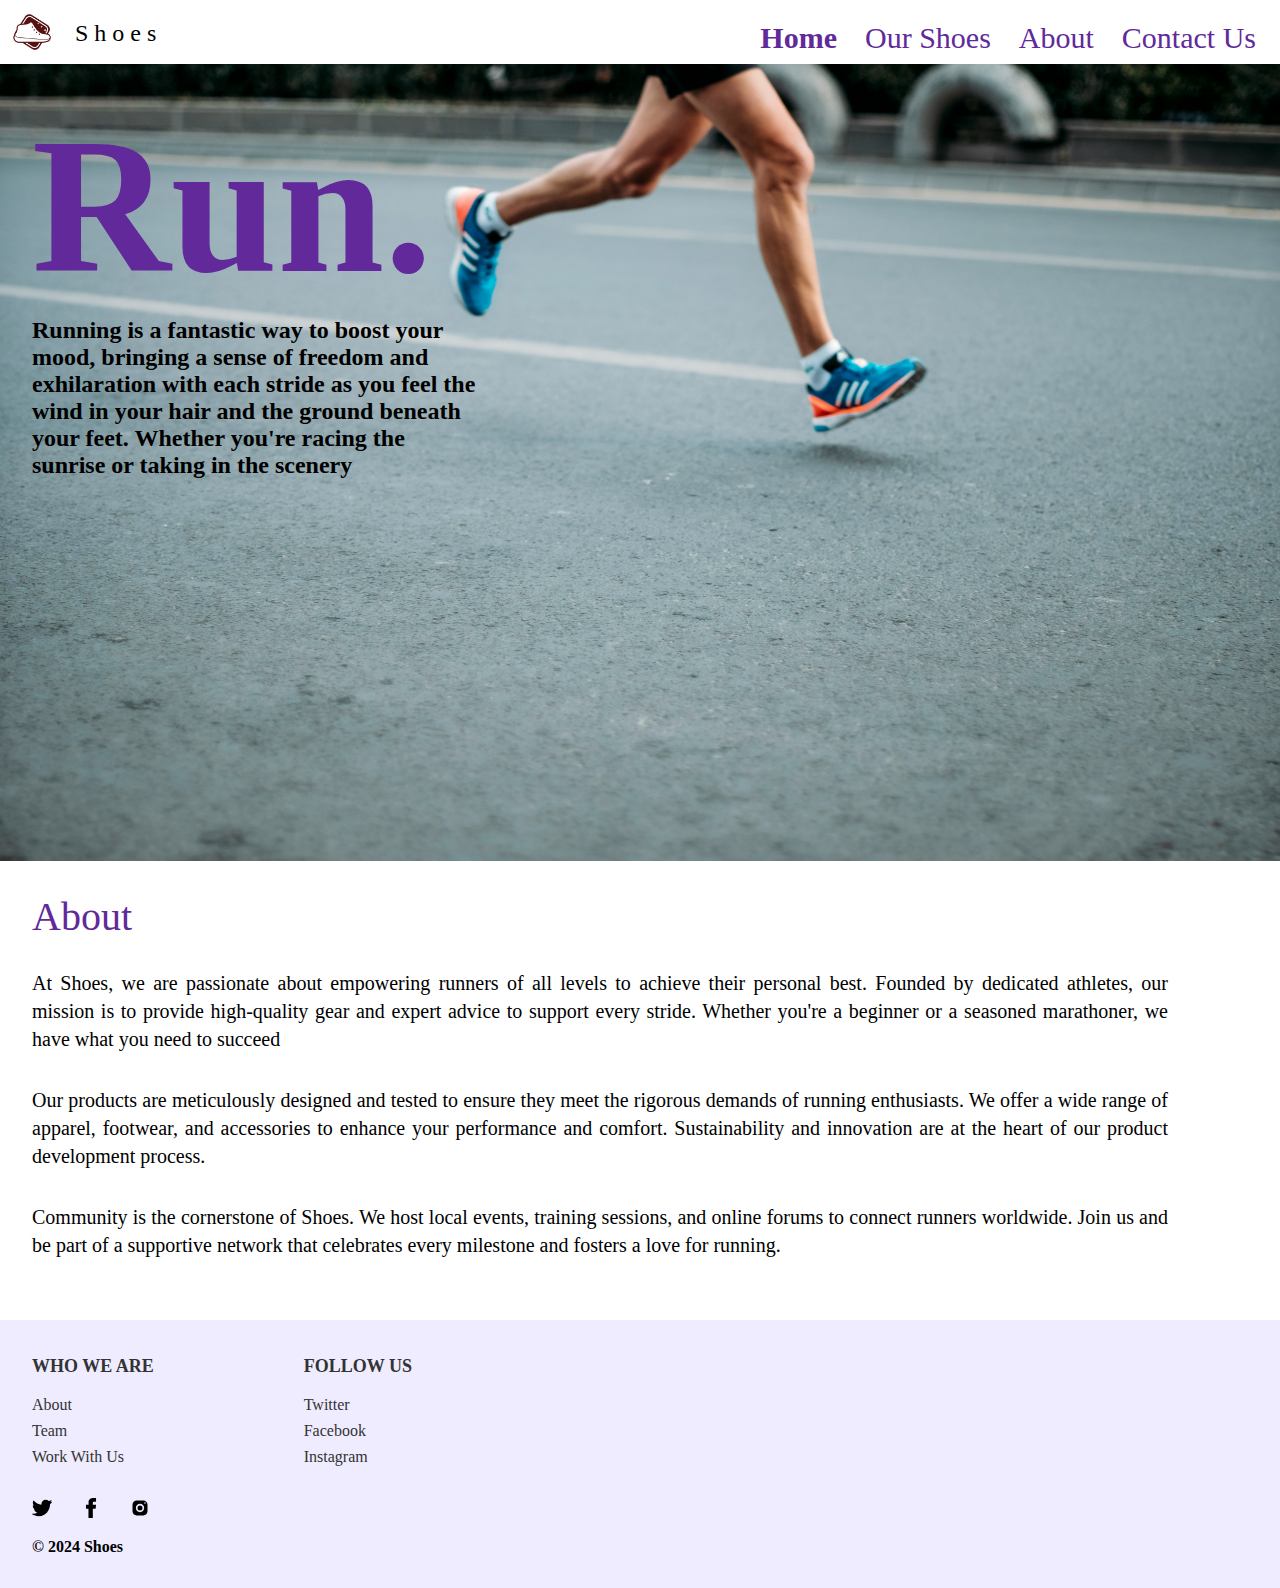
==== index.html @ bd1260ff "Feat: Added About section + styling" ====
<!DOCTYPE html>
<html lang="en">

<head>
  <meta charset="UTF-8">
  <meta name="viewport" content="width=device-width, initial-scale=1">
  <title></title>
  <link href="css/style.css" rel="stylesheet">
</head>
<div id="wrapper">

</div>

<body>
  <header>
    <div class="nav-flex-container">
      <!-- Logo -->
      <a id="logo">
        <span>Shoes</span>
      </a>
      <nav>
        <a href="#"><b>Home</b></a>
        <a href="#">Our Shoes</a>
        <a href="#">About</a>
        <a href="#">Contact Us</a>
      </nav>
    </div>
  </header>

  <main>
    <div id="image-container">
      <div class="overlay-text">
        <h1>Run.</h1>
        <p>
          Running is a fantastic way to boost your mood,
          bringing a sense of freedom and exhilaration with each stride
          as you feel the wind in your hair and the ground beneath your feet.
          Whether you're racing the sunrise or taking in the scenery
        </p>
      </div>
      <img src="images/running.jpg" alt="Running man">
    </div>

    <section id="about-section">
      <h2>About</h2>

      <p id="first-paragraph">
        At Shoes, we are passionate
        about empowering runners of all
        levels to achieve their personal best.
        Founded by dedicated athletes,
        our mission is to provide high-quality gear and
        expert advice to support every stride.
        Whether you're a beginner or a seasoned marathoner,
        we have what you need to succeed
      </p>

      <p>
        Our products are meticulously designed and 
        tested to ensure they meet the rigorous demands of 
        running enthusiasts. We offer a wide range of apparel, 
        footwear, and accessories to enhance your performance and comfort. 
        Sustainability and innovation are at the heart of our product development process. 
      </p>

      <p>
        Community is the cornerstone of Shoes. 
        We host local events, training sessions,
        and online forums to connect runners worldwide. 
        Join us and be part of a supportive network that celebrates 
        every milestone and fosters a love for running.
      </p>

    </section>

  </main>


  <footer>
    <div id="footer-flex-container">
      <section id="footer-column1">
        <h5>WHO WE ARE</h5>
        <ul>
          <li><a href="#">About</a></li>
          <li><a href="#">Team</a></li>
          <li><a href="#">Work With Us</a></li>
        </ul>
      </section>
      <section id="footer-column2">
        <h5>FOLLOW US</h5>
        <ul>
          <li><a href="#">Twitter</a></li>
          <li><a href="#">Facebook</a></li>
          <li><a href="#">Instagram</a></li>
        </ul>
      </section>
    </div>
    <div id="icons">
      <img src="images/twitter.svg" id="twitter" alt="twitter logo">
      <img src="images/facebook.svg" id="twitter" alt="facebook logo">
      <img src="images/instagram.svg" id="twitter" alt="instagram logo">
    </div>
    <h6>© 2024 Shoes</h6>
  </footer>

</body>

</html>
---- css/style.css ----
*{
  margin: 0;
  padding: 0;
}
header, nav, main, aside, section, article, footer, div{
  display: block;
}

nav{
  margin-top: 26px;
}

nav a{
  margin-right:24px;
  font-family: Nunito;
  font-weight: 400;
  font-style: normal;
  font-size:30px;
  line-height: 24px;
  margin-right: 24px;
  color: #612999;
}
nav a:hover{
  color: blueviolet;
}
.nav-flex-container{
  display:flex;
  justify-content:space-between;
}

#logo{
  background-image: url("../images/logo.jpg");
  background-repeat: no-repeat;
  background-size:contain;
  display:block;
  height: 64px;
  width:64px;
}

a{
  text-decoration:none;
}

#logo span{
  font-family: Nunito;
  font-size: 24px;
  padding-left:75px;
  letter-spacing:6px;
  line-height:normal;
  display: grid;
  padding-top: 20px;
}

footer{
  background-color: #EFECFF;
  padding-top: 32px;
  padding-bottom: 32px;
  
}

footer h6{
  padding-left: 32px;
  font-family: Nunito;
  font-size: 16px;
  font-style: normal;
  font-weight: 600;
  line-height: normal;
}

#image-container {
  display: inline-block;
  position: relative;
  width: 100%;
  }

#image-container img{
  display: block;
  width: 100%;
  height: 797px;
  
}

.overlay-text {
  position: absolute;
  top: 32px;
  left: 32px;
  color: white;

  color: #612999;
  font-family: Nunito;
  font-size: 96px;
  font-style: normal;
  font-weight: 800;
  line-height: normal;
}

.overlay-text p{
  color: #000;
  width: 448px;
  font-family: Nunito;
  font-size: 24px;
  font-style: normal;
  font-weight: 600;
  line-height: normal;
}

#about-section h2{
  padding-top: 32px;
  padding-left: 32px;
  color: #612999;
  font-family: Rubik;
  font-size: 40px;
  font-style: normal;
  font-weight: 500;
  line-height: 40px; /* 100% */
}

#about-section #first-paragraph{
  margin-top: 32px;
  
}

#about-section p{
  margin-left: 32px;
  margin-bottom: 32px;
  width: 1136px;
  height: 85px;
  color: #000;
  text-align: justify;
  font-family: Rubik;
  font-size: 20px;
  font-style: normal;
  font-weight: 400;
  line-height: 140.625%; /* 28.125px */
}

#footer-flex-container{
  display: flex;
  padding-left: 32px;
}

 #icons{
  margin-top: 24px;
  margin-bottom: 16px;
}

#footer-flex-container ul{
  list-style-type: none;
  margin-top: 16px;
}
#footer-flex-container #footer-column2{
  margin-left: 150px;
}

#footer-flex-container ul li{
  margin-bottom: 8px;
  font-family: Nunito;
  font-size: 16px;
  font-style: normal;
  font-weight: 400;
  line-height: normal;
}


#footer-flex-container ul li a{
  color: #333;
}


#footer-flex-container h5 {
  color: #333;
  font-family: Nunito;
  font-size: 18px;
  font-style: normal;
  font-weight: 700;
  line-height: 28px;
}

#icons{
  padding-left: 32px;
}

#icons img{
  width: 20px;
  height:20px;
  margin-right: 25px;
}
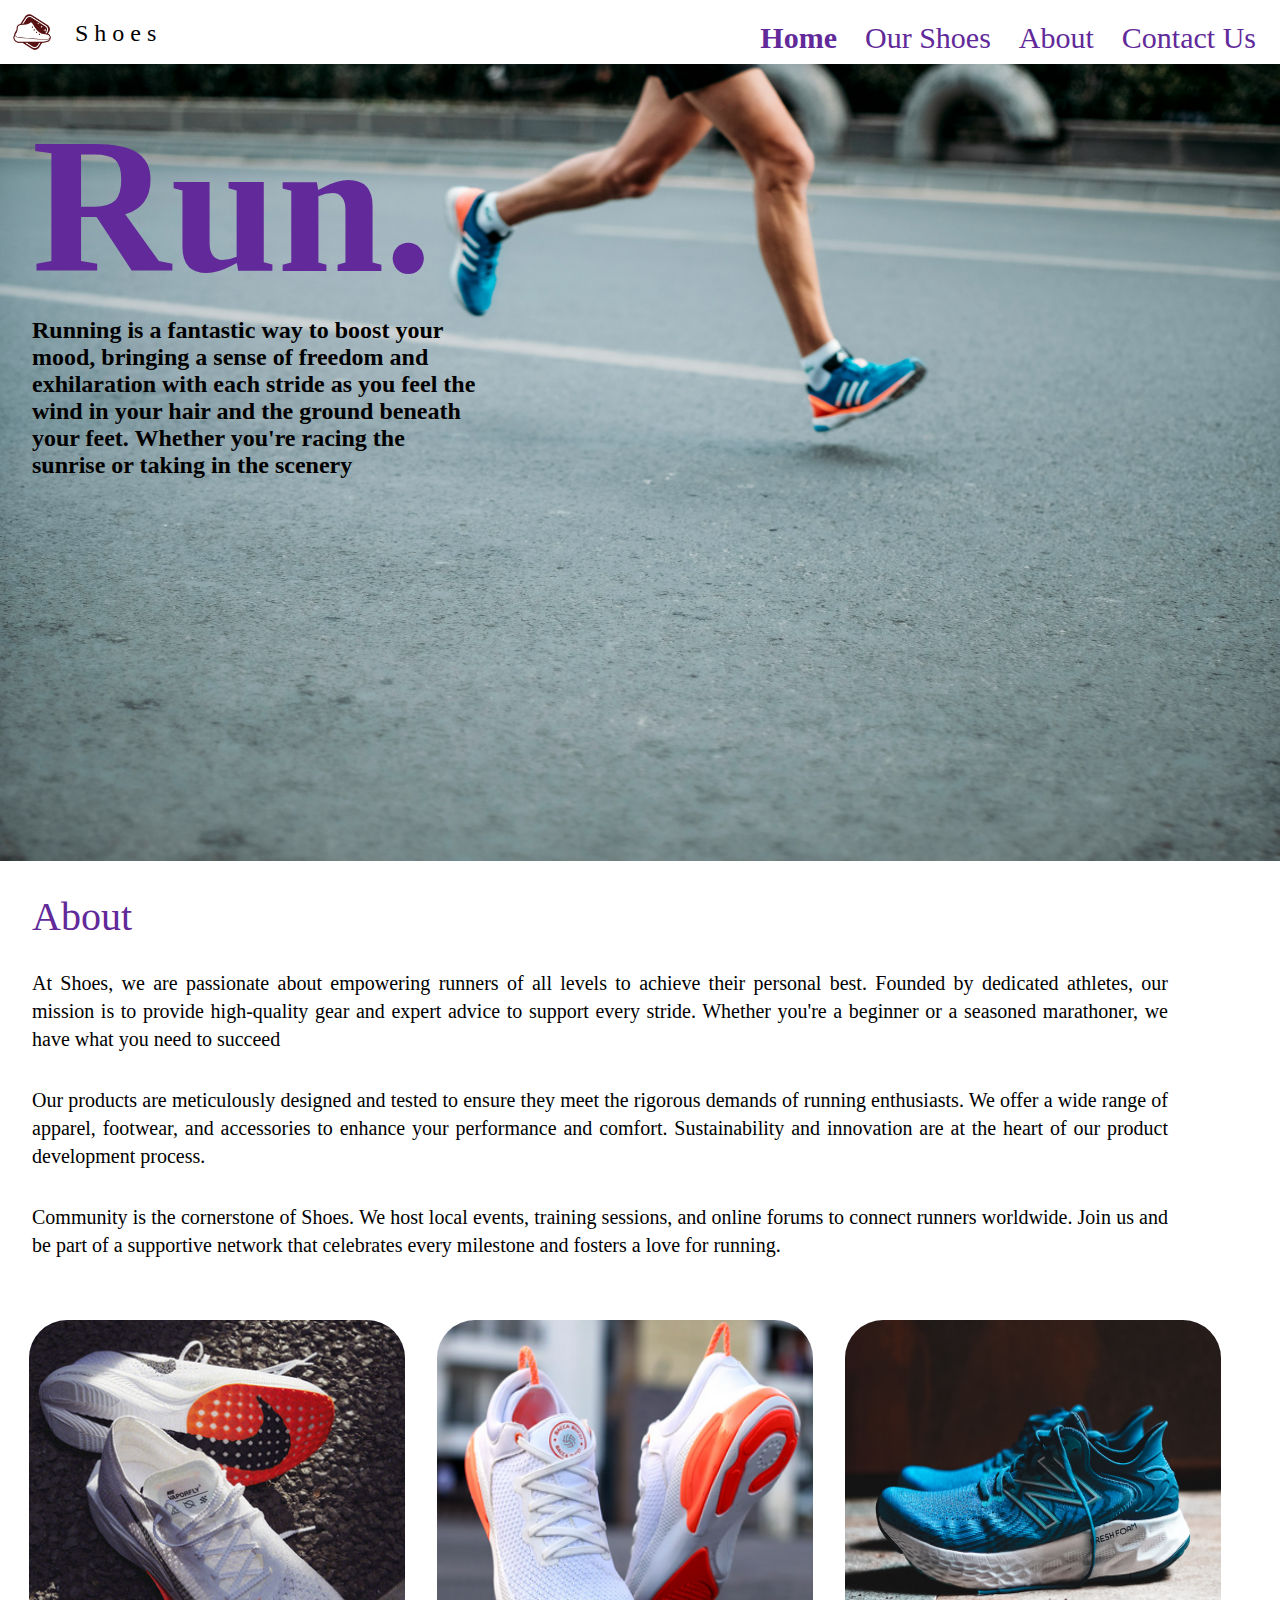
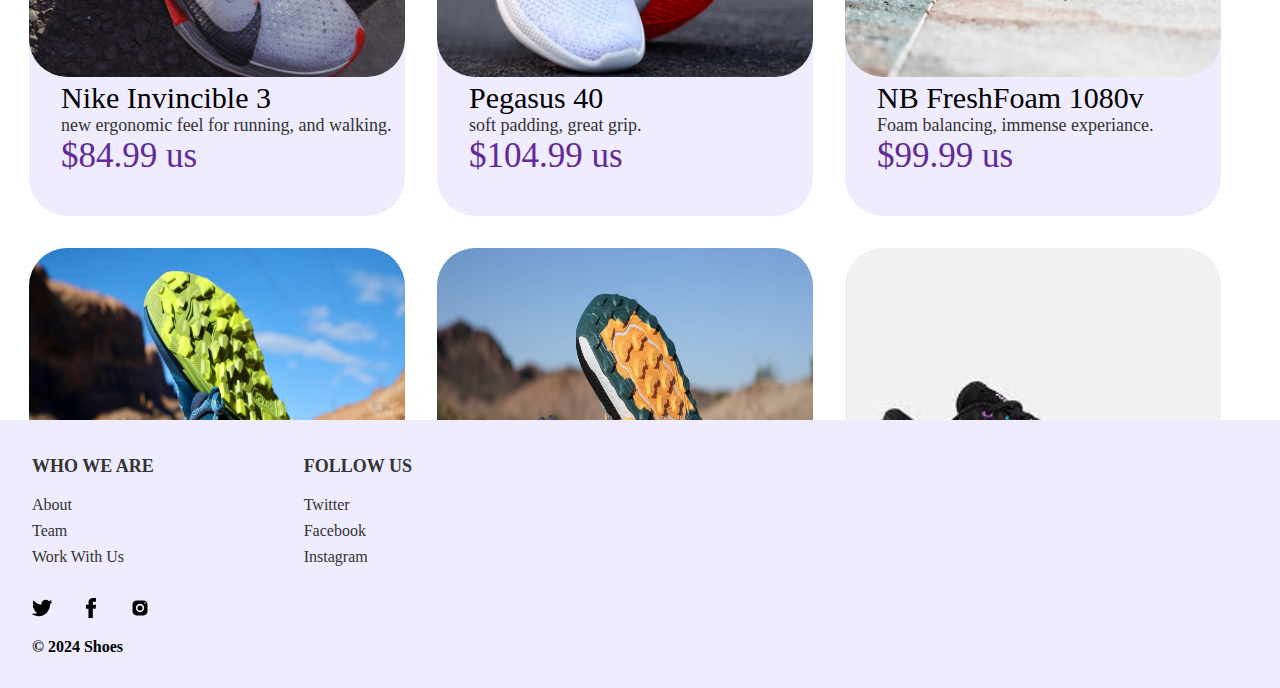
==== commit 96e4b113: "Feat + images: Added partial card implementation, added photos for cards" ====
--- a/index.html
+++ b/index.html
@@ -7,9 +7,6 @@
   <title></title>
   <link href="css/style.css" rel="stylesheet">
 </head>
-<div id="wrapper">
-
-</div>
 
 <body>
   <header>
@@ -56,22 +53,69 @@
       </p>
 
       <p>
-        Our products are meticulously designed and 
-        tested to ensure they meet the rigorous demands of 
-        running enthusiasts. We offer a wide range of apparel, 
-        footwear, and accessories to enhance your performance and comfort. 
-        Sustainability and innovation are at the heart of our product development process. 
+        Our products are meticulously designed and
+        tested to ensure they meet the rigorous demands of
+        running enthusiasts. We offer a wide range of apparel,
+        footwear, and accessories to enhance your performance and comfort.
+        Sustainability and innovation are at the heart of our product development process.
       </p>
 
       <p>
-        Community is the cornerstone of Shoes. 
+        Community is the cornerstone of Shoes.
         We host local events, training sessions,
-        and online forums to connect runners worldwide. 
-        Join us and be part of a supportive network that celebrates 
+        and online forums to connect runners worldwide.
+        Join us and be part of a supportive network that celebrates
         every milestone and fosters a love for running.
       </p>
+    </section>
 
+    <section id="card-section">
+      <div class="cards-container">
+        <div class="card">
+          <img src="images/shoes-1.png" alt="Nike Shoe">
+          <h2>Nike Invincible 3</h2>
+          <p>new ergonomic feel for running, and walking.</p>
+          <h3>$84.99 us</h3>
+        </div>
+
+        <div class="card">
+            <img src="images/shoes-2.png" alt="">
+            <h2>Pegasus 40</h2>
+            <p>soft padding, great grip.</p>
+            <h3>$104.99 us</h3>
+        </div>
+
+        <div class="card">
+            <img src="images/shoes-3.jpg" alt="">
+            <h2>NB FreshFoam 1080v</h2>
+            <p>Foam balancing, immense experiance.</p>
+            <h3>$99.99 us</h3>
+        </div>
+      
+        <div class="card">
+            <img src="images/shoes-4.jpg" alt="">
+            <h2>Hoka Stinson 7</h2>
+            <p>the outdoor shoe for the wild.</p>
+            <h3>$99.99 us</h3>
+        </div>
+
+        <div class="card">
+            <img src="images/shoes-5.jpeg" alt="">
+            <h2>NB FreshFoam 1020v</h2>
+            <p>out and about, with a cloudy feel.</p>
+            <h3>$84.99 us</h3>
+        </div>
+
+        <div class="card">
+            <img src="images/shoes-6.jpeg" alt="">
+            <h2>NB Tennis 2080v</h2>
+            <p>slice the ball with ease.</p>
+            <h3>$89.99 us</h3>
+        </div>
+
+      </div>
     </section>
+
 
   </main>
 
--- a/css/style.css
+++ b/css/style.css
@@ -36,6 +36,65 @@
   height: 64px;
   width:64px;
 }
+.cards-container{
+  display: flex;
+  flex-wrap: wrap;
+  align-content: flex-start;
+  gap:32px;
+  padding-left: 29px;
+}
+
+.cards-container > .card{
+  display: inline-block;
+  width: 376px;
+  height: 496px;
+  background-color: #EFECFF;
+  border-radius: 38px;
+}
+
+.cards-container > .card img{
+  height: 357px;
+  width: 100%;
+  border-radius:38px;
+}
+
+.cards-container > .card h2{
+  color: #000;
+  padding-left: 32px;
+  text-align: justify;
+  font-family: Abel;
+  font-size: 30px;
+  font-style: normal;
+  font-weight: 400;
+  line-height: normal;
+}
+.cards-container > .card h3{
+  color: #612999;
+  text-align: justify;
+  font-family: Abel;
+  font-size: 35px;
+  font-style: normal;
+  font-weight: 400;
+  line-height: normal;
+  margin-left: 32px;
+  margin-bottom: 36px;
+}
+
+.cards-container > .card p{
+  color: #333;
+  padding-left: 32px;
+  font-family: Abel;
+  font-size: 18px;
+  font-style: normal;
+  font-weight: 400;
+  line-height: normal;
+}
+
+#card-section{
+  overflow: scroll;
+  height: 700px;
+}
+
 
 a{
   text-decoration:none;
@@ -55,7 +114,7 @@
   background-color: #EFECFF;
   padding-top: 32px;
   padding-bottom: 32px;
-  
+  overflow: hidden;  
 }
 
 footer h6{
@@ -71,7 +130,7 @@
   display: inline-block;
   position: relative;
   width: 100%;
-  }
+  overflow: hidden;}
 
 #image-container img{
   display: block;
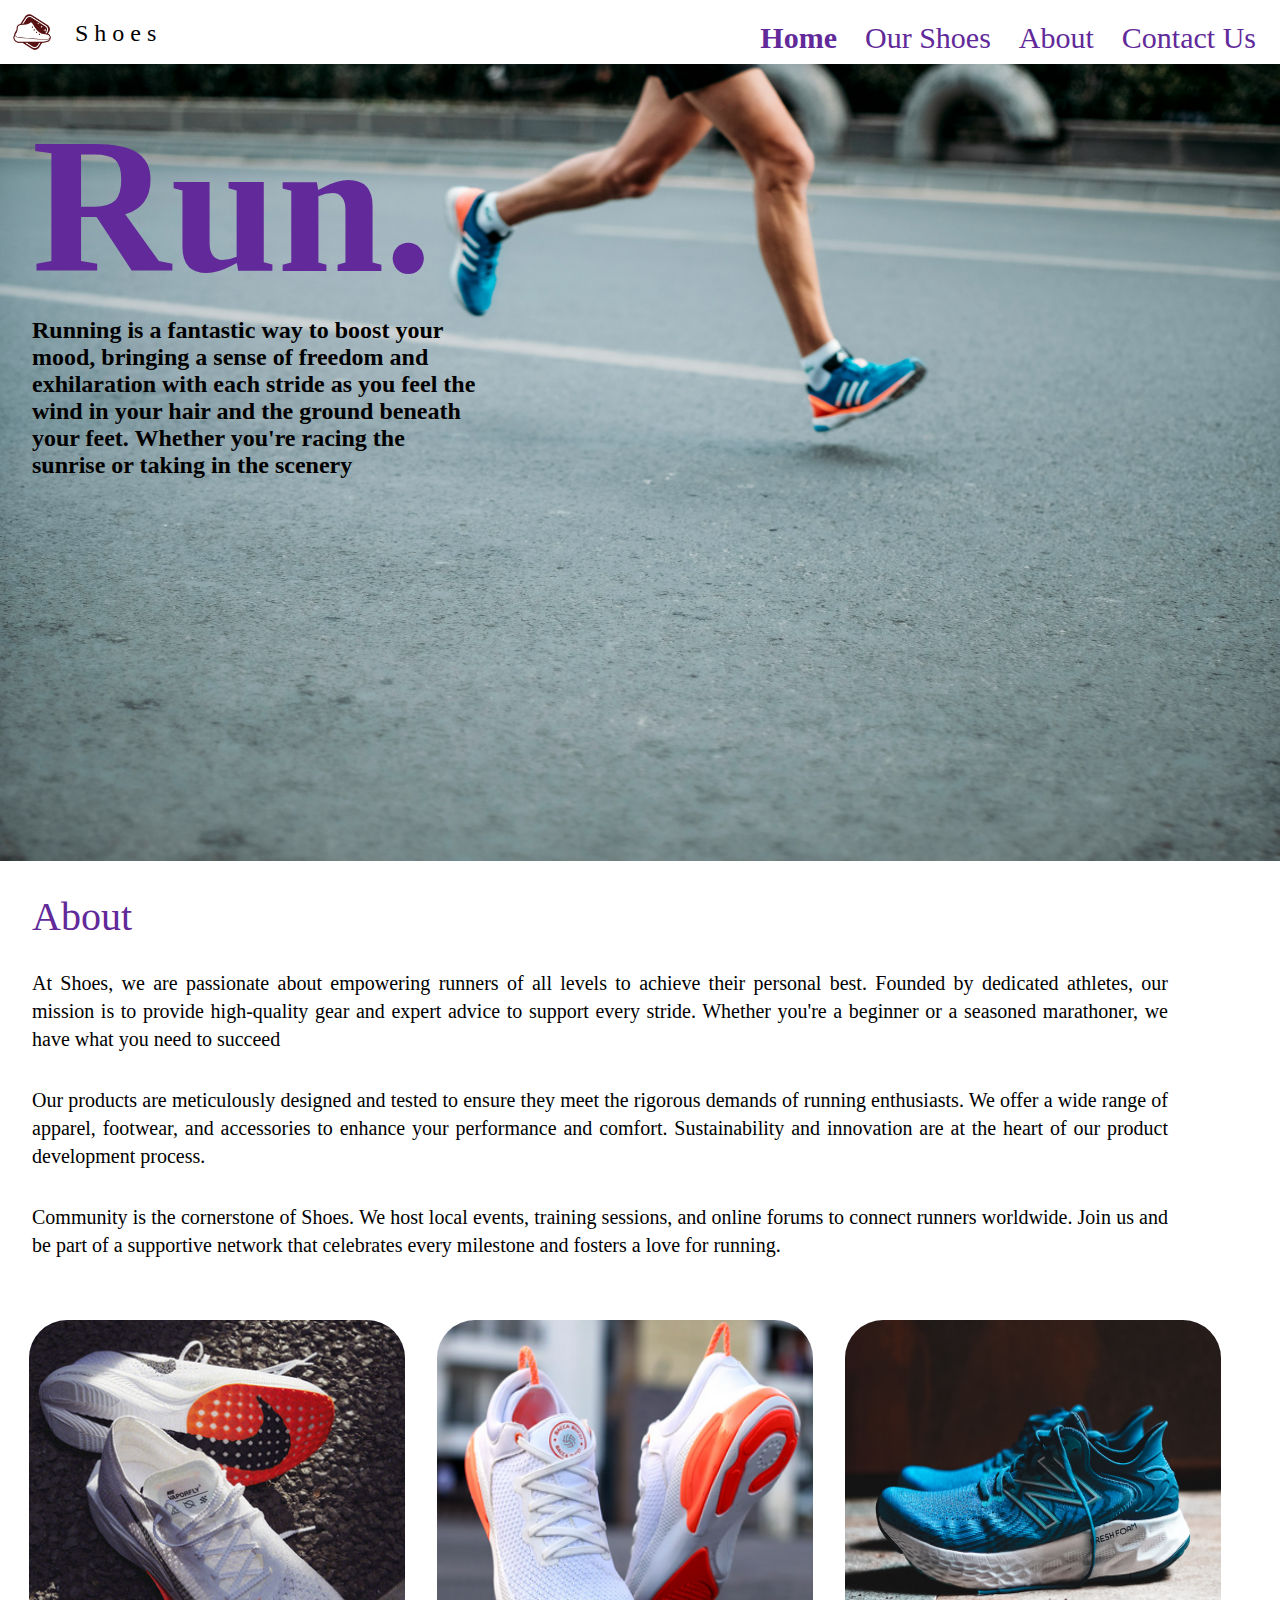
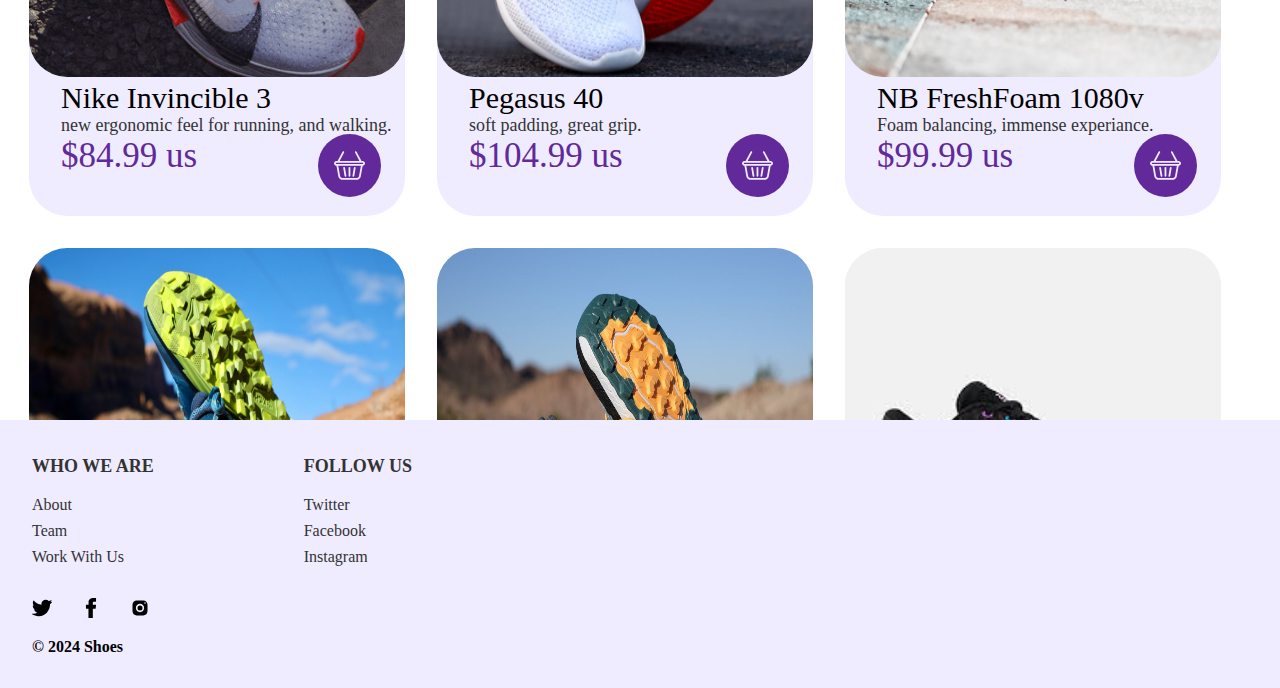
==== commit 30beb961: "Feat + Bug fix: Added shopping cart icon to cards, fixed footer icon bug" ====
--- a/index.html
+++ b/index.html
@@ -76,6 +76,15 @@
           <h2>Nike Invincible 3</h2>
           <p>new ergonomic feel for running, and walking.</p>
           <h3>$84.99 us</h3>
+          
+          <div class="flex-container">
+            <div class="shopping-cart">
+              <img src="images/Eclipse.svg" alt="shopping-cart">
+              <img  src="images/shopping-basket.svg" alt="shopping-cart">
+            </div>
+          </div>
+          
+          
         </div>
 
         <div class="card">
@@ -83,6 +92,13 @@
             <h2>Pegasus 40</h2>
             <p>soft padding, great grip.</p>
             <h3>$104.99 us</h3>
+
+            <div class="flex-container">
+              <div class="shopping-cart">
+                <img src="images/Eclipse.svg" alt="shopping-cart">
+                <img  src="images/shopping-basket.svg" alt="shopping-cart">
+              </div>
+            </div>
         </div>
 
         <div class="card">
@@ -90,6 +106,13 @@
             <h2>NB FreshFoam 1080v</h2>
             <p>Foam balancing, immense experiance.</p>
             <h3>$99.99 us</h3>
+        
+            <div class="flex-container">
+              <div class="shopping-cart">
+                <img src="images/Eclipse.svg" alt="shopping-cart">
+                <img  src="images/shopping-basket.svg" alt="shopping-cart">
+              </div>
+            </div>
         </div>
       
         <div class="card">
@@ -97,6 +120,12 @@
             <h2>Hoka Stinson 7</h2>
             <p>the outdoor shoe for the wild.</p>
             <h3>$99.99 us</h3>
+            <div class="flex-container">
+              <div class="shopping-cart">
+                <img src="images/Eclipse.svg" alt="shopping-cart">
+                <img  src="images/shopping-basket.svg" alt="shopping-cart">
+              </div>
+            </div>
         </div>
 
         <div class="card">
@@ -104,6 +133,12 @@
             <h2>NB FreshFoam 1020v</h2>
             <p>out and about, with a cloudy feel.</p>
             <h3>$84.99 us</h3>
+            <div class="flex-container">
+              <div class="shopping-cart">
+                <img src="images/Eclipse.svg" alt="shopping-cart">
+                <img  src="images/shopping-basket.svg" alt="shopping-cart">
+              </div>
+            </div>
         </div>
 
         <div class="card">
@@ -111,6 +146,12 @@
             <h2>NB Tennis 2080v</h2>
             <p>slice the ball with ease.</p>
             <h3>$89.99 us</h3>
+            <div class="flex-container">
+              <div class="shopping-cart">
+                <img src="images/Eclipse.svg" alt="shopping-cart">
+                <img  src="images/shopping-basket.svg" alt="shopping-cart">
+              </div>
+            </div>
         </div>
 
       </div>
@@ -133,16 +174,16 @@
       <section id="footer-column2">
         <h5>FOLLOW US</h5>
         <ul>
-          <li><a href="#">Twitter</a></li>
-          <li><a href="#">Facebook</a></li>
-          <li><a href="#">Instagram</a></li>
+          <li><a href="https://twitter.com">Twitter</a></li>
+          <li><a href="https://facebook.com">Facebook</a></li>
+          <li><a href="https://instagram.com">Instagram</a></li>
         </ul>
       </section>
     </div>
     <div id="icons">
-      <img src="images/twitter.svg" id="twitter" alt="twitter logo">
-      <img src="images/facebook.svg" id="twitter" alt="facebook logo">
-      <img src="images/instagram.svg" id="twitter" alt="instagram logo">
+      <a href="https://twitter.com"><img src="images/twitter.svg" id="twitter" alt="twitter logo"></a>
+      <a href="https://facebook.com"><img src="images/facebook.svg" id="twitter" alt="facebook logo"></a>
+      <a href="https://instagram.com"><img src="images/instagram.svg" id="twitter" alt="instagram logo"></a>
     </div>
     <h6>© 2024 Shoes</h6>
   </footer>
--- a/css/style.css
+++ b/css/style.css
@@ -95,6 +95,33 @@
   height: 700px;
 }
 
+.cards-container > .card .shopping-cart {
+  width: 63px;
+  height: 63px;
+  position: absolute;
+}
+
+.cards-container > .card .flex-container{
+    display: flex;
+    align-items: center;
+    justify-content: center;
+    width: 300px;
+    height: 200px;
+    position: relative;
+}
+.cards-container > .card .flex-container .shopping-cart{
+    position: relative;
+    width: 63px;
+    height: 63px;
+}
+
+.cards-container > .card .flex-container .shopping-cart img{
+  position: absolute;
+    bottom: 0px;
+    left: 170px;
+    object-fit:scale-down;
+  
+}
 
 a{
   text-decoration:none;
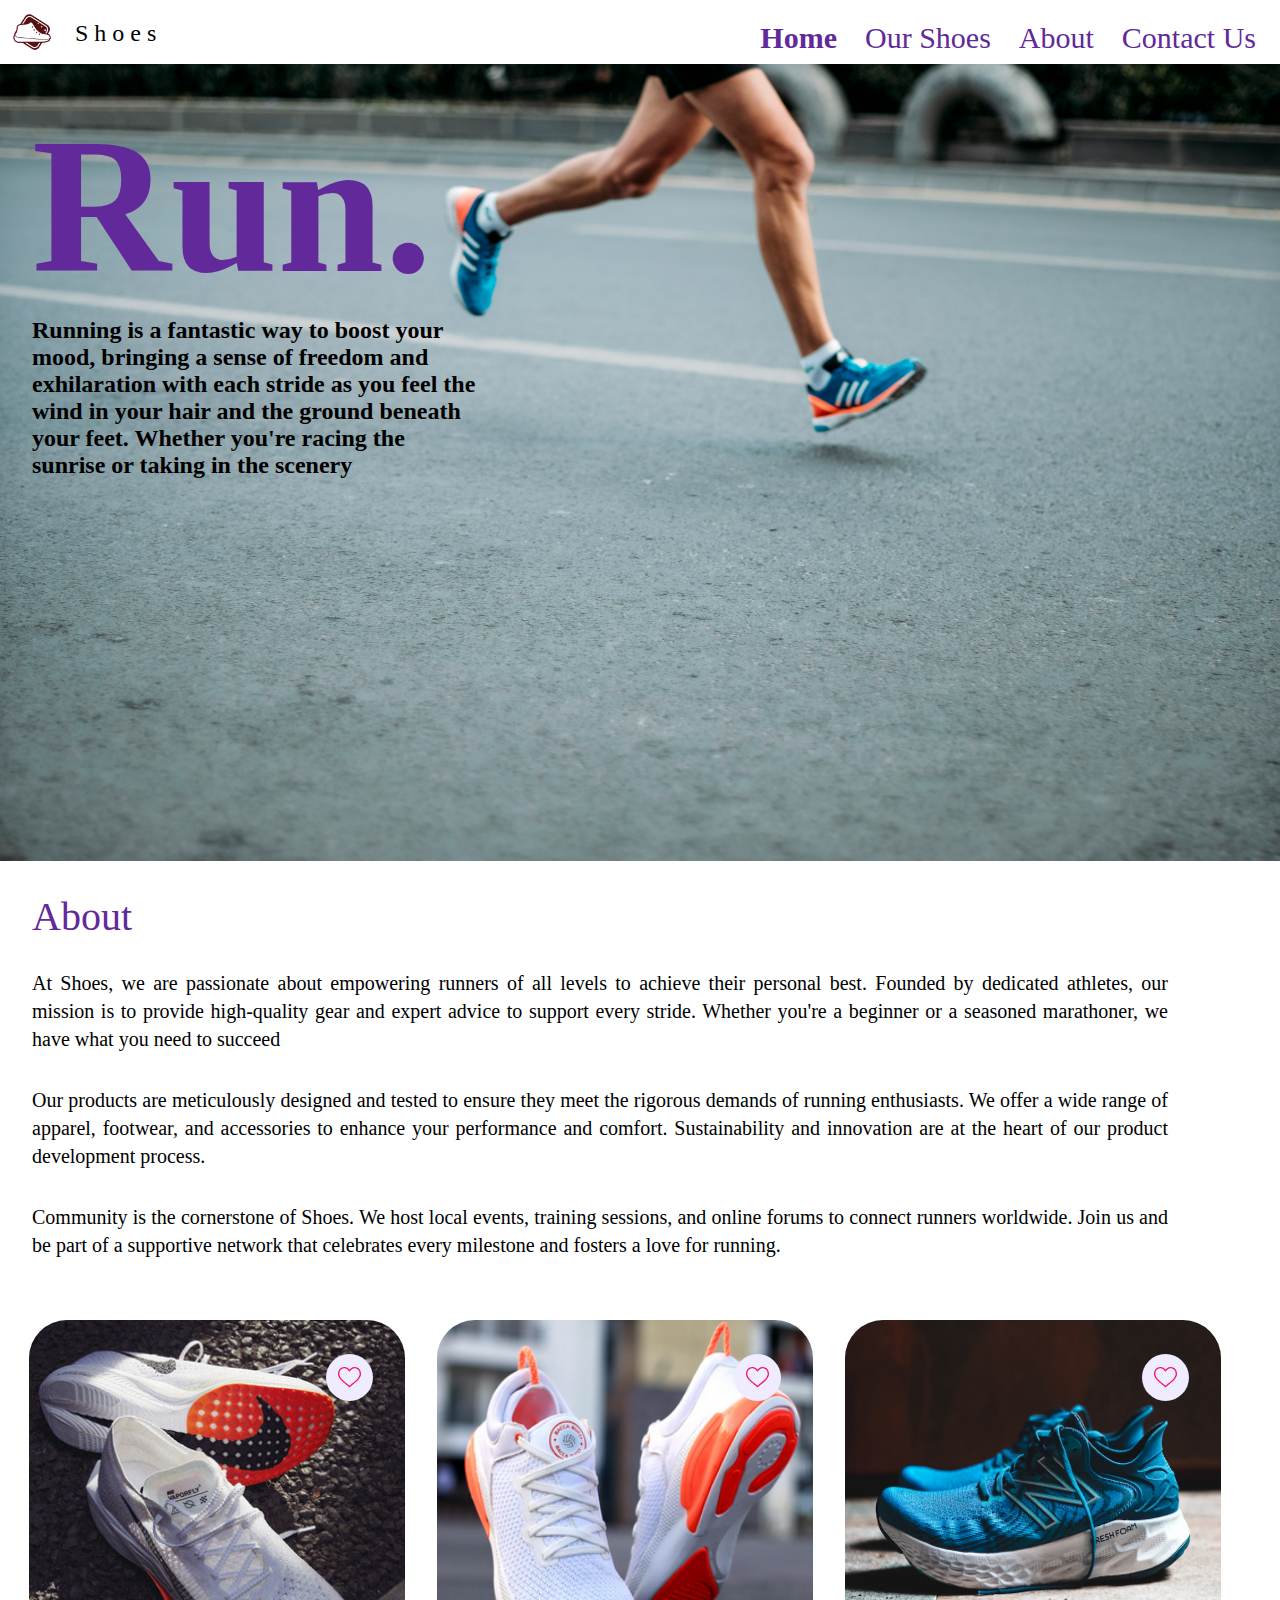
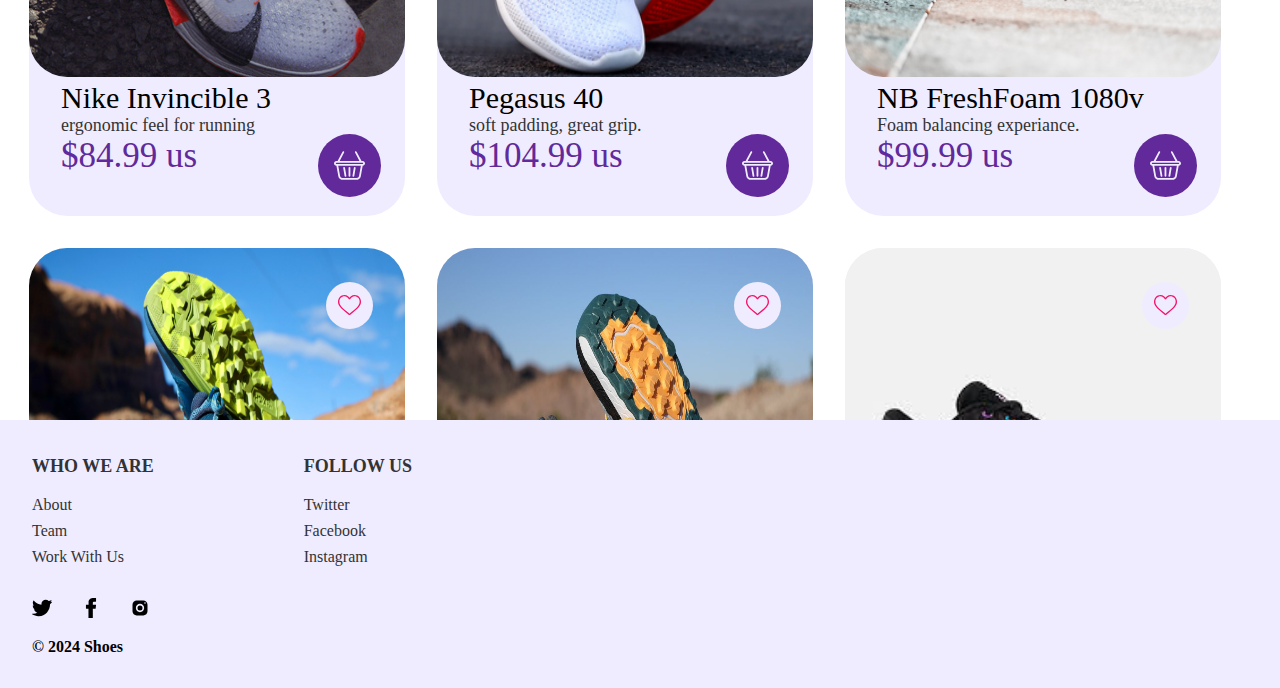
==== commit e8f64f6f: "Feat + Refactor + Bug fix: Added like button functionality, refactored the document, fixed overflow " ====
--- a/index.html
+++ b/index.html
@@ -1,193 +1,225 @@
 <!DOCTYPE html>
 <html lang="en">
-
-<head>
-  <meta charset="UTF-8">
-  <meta name="viewport" content="width=device-width, initial-scale=1">
-  <title></title>
-  <link href="css/style.css" rel="stylesheet">
-</head>
-
-<body>
-  <header>
-    <div class="nav-flex-container">
-      <!-- Logo -->
-      <a id="logo">
-        <span>Shoes</span>
-      </a>
-      <nav>
-        <a href="#"><b>Home</b></a>
-        <a href="#">Our Shoes</a>
-        <a href="#">About</a>
-        <a href="#">Contact Us</a>
-      </nav>
-    </div>
-  </header>
-
-  <main>
-    <div id="image-container">
-      <div class="overlay-text">
-        <h1>Run.</h1>
+  <head>
+    <meta charset="UTF-8" />
+    <meta name="viewport" content="width=device-width, initial-scale=1" />
+    <title></title>
+    <link href="css/style.css" rel="stylesheet" />
+  </head>
+
+  <body>
+    <header>
+      <div class="nav-flex-container">
+        <!-- Logo -->
+        <a id="logo">
+          <span>Shoes</span>
+        </a>
+        <nav>
+          <a href="#"><b>Home</b></a>
+          <a href="#">Our Shoes</a>
+          <a href="#">About</a>
+          <a href="#">Contact Us</a>
+        </nav>
+      </div>
+    </header>
+
+    <main>
+      <div id="image-container">
+        <div class="overlay-text">
+          <h1>Run.</h1>
+          <p>
+            Running is a fantastic way to boost your mood, bringing a sense of
+            freedom and exhilaration with each stride as you feel the wind in
+            your hair and the ground beneath your feet. Whether you're racing
+            the sunrise or taking in the scenery
+          </p>
+        </div>
+        <img src="images/running.jpg" alt="Running man" />
+      </div>
+
+      <section id="about-section">
+        <h2>About</h2>
+
+        <p id="first-paragraph">
+          At Shoes, we are passionate about empowering runners of all levels to
+          achieve their personal best. Founded by dedicated athletes, our
+          mission is to provide high-quality gear and expert advice to support
+          every stride. Whether you're a beginner or a seasoned marathoner, we
+          have what you need to succeed
+        </p>
+
         <p>
-          Running is a fantastic way to boost your mood,
-          bringing a sense of freedom and exhilaration with each stride
-          as you feel the wind in your hair and the ground beneath your feet.
-          Whether you're racing the sunrise or taking in the scenery
+          Our products are meticulously designed and tested to ensure they meet
+          the rigorous demands of running enthusiasts. We offer a wide range of
+          apparel, footwear, and accessories to enhance your performance and
+          comfort. Sustainability and innovation are at the heart of our product
+          development process.
         </p>
-      </div>
-      <img src="images/running.jpg" alt="Running man">
-    </div>
-
-    <section id="about-section">
-      <h2>About</h2>
-
-      <p id="first-paragraph">
-        At Shoes, we are passionate
-        about empowering runners of all
-        levels to achieve their personal best.
-        Founded by dedicated athletes,
-        our mission is to provide high-quality gear and
-        expert advice to support every stride.
-        Whether you're a beginner or a seasoned marathoner,
-        we have what you need to succeed
-      </p>
-
-      <p>
-        Our products are meticulously designed and
-        tested to ensure they meet the rigorous demands of
-        running enthusiasts. We offer a wide range of apparel,
-        footwear, and accessories to enhance your performance and comfort.
-        Sustainability and innovation are at the heart of our product development process.
-      </p>
-
-      <p>
-        Community is the cornerstone of Shoes.
-        We host local events, training sessions,
-        and online forums to connect runners worldwide.
-        Join us and be part of a supportive network that celebrates
-        every milestone and fosters a love for running.
-      </p>
-    </section>
-
-    <section id="card-section">
-      <div class="cards-container">
-        <div class="card">
-          <img src="images/shoes-1.png" alt="Nike Shoe">
-          <h2>Nike Invincible 3</h2>
-          <p>new ergonomic feel for running, and walking.</p>
-          <h3>$84.99 us</h3>
-          
-          <div class="flex-container">
-            <div class="shopping-cart">
-              <img src="images/Eclipse.svg" alt="shopping-cart">
-              <img  src="images/shopping-basket.svg" alt="shopping-cart">
-            </div>
-          </div>
-          
-          
-        </div>
-
-        <div class="card">
-            <img src="images/shoes-2.png" alt="">
+
+        <p>
+          Community is the cornerstone of Shoes. We host local events, training
+          sessions, and online forums to connect runners worldwide. Join us and
+          be part of a supportive network that celebrates every milestone and
+          fosters a love for running.
+        </p>
+      </section>
+
+      <section id="card-section">
+        <div class="cards-container">
+          <div class="card">
+            <img src="images/shoes-1.png" alt="Nike Shoe" />
+            <h2>Nike Invincible 3</h2>
+            <p>ergonomic feel for running</p>
+            <h3>$84.99 us</h3>
+
+            <div class="flex-container">
+              <div class="shopping-cart">
+                <img src="images/Eclipse.svg" alt="shopping-cart" />
+                <img src="images/shopping-basket.svg" alt="shopping-cart" />
+              </div>
+            </div>
+
+            <div class="like-flex-container">
+              <div class="like-button">
+                <img src="images/heart-eclipse.svg" alt="like-button" />
+                <img src="images/heart.svg" alt="like-button" />
+              </div>
+            </div>
+          </div>
+
+          <div class="card">
+            <img src="images/shoes-2.png" alt="" />
             <h2>Pegasus 40</h2>
             <p>soft padding, great grip.</p>
             <h3>$104.99 us</h3>
 
             <div class="flex-container">
               <div class="shopping-cart">
-                <img src="images/Eclipse.svg" alt="shopping-cart">
-                <img  src="images/shopping-basket.svg" alt="shopping-cart">
-              </div>
-            </div>
-        </div>
-
-        <div class="card">
-            <img src="images/shoes-3.jpg" alt="">
+                <img src="images/Eclipse.svg" alt="shopping-cart" />
+                <img src="images/shopping-basket.svg" alt="shopping-cart" />
+              </div>
+            </div>
+
+            <div class="like-flex-container">
+              <div class="like-button">
+                <img src="images/heart-eclipse.svg" alt="like-button" />
+                <img src="images/heart.svg" alt="like-button" />
+              </div>
+            </div>
+          </div>
+
+          <div class="card">
+            <img src="images/shoes-3.jpg" alt="" />
             <h2>NB FreshFoam 1080v</h2>
-            <p>Foam balancing, immense experiance.</p>
+            <p>Foam balancing experiance.</p>
             <h3>$99.99 us</h3>
-        
-            <div class="flex-container">
-              <div class="shopping-cart">
-                <img src="images/Eclipse.svg" alt="shopping-cart">
-                <img  src="images/shopping-basket.svg" alt="shopping-cart">
-              </div>
-            </div>
-        </div>
-      
-        <div class="card">
-            <img src="images/shoes-4.jpg" alt="">
+
+            <div class="flex-container">
+              <div class="shopping-cart">
+                <img src="images/Eclipse.svg" alt="shopping-cart" />
+                <img src="images/shopping-basket.svg" alt="shopping-cart" />
+              </div>
+            </div>
+            <div class="like-flex-container">
+              <div class="like-button">
+                <img src="images/heart-eclipse.svg" alt="like-button" />
+                <img src="images/heart.svg" alt="like-button" />
+              </div>
+            </div>
+          </div>
+
+          <div class="card">
+            <img src="images/shoes-4.jpg" alt="" />
             <h2>Hoka Stinson 7</h2>
             <p>the outdoor shoe for the wild.</p>
             <h3>$99.99 us</h3>
             <div class="flex-container">
               <div class="shopping-cart">
-                <img src="images/Eclipse.svg" alt="shopping-cart">
-                <img  src="images/shopping-basket.svg" alt="shopping-cart">
-              </div>
-            </div>
-        </div>
-
-        <div class="card">
-            <img src="images/shoes-5.jpeg" alt="">
+                <img src="images/Eclipse.svg" alt="shopping-cart" />
+                <img src="images/shopping-basket.svg" alt="shopping-cart" />
+              </div>
+            </div>
+            <div class="like-flex-container">
+              <div class="like-button">
+                <img src="images/heart-eclipse.svg" alt="like-button" />
+                <img src="images/heart.svg" alt="like-button" />
+              </div>
+            </div>
+          </div>
+
+          <div class="card">
+            <img src="images/shoes-5.jpeg" alt="" />
             <h2>NB FreshFoam 1020v</h2>
             <p>out and about, with a cloudy feel.</p>
             <h3>$84.99 us</h3>
             <div class="flex-container">
               <div class="shopping-cart">
-                <img src="images/Eclipse.svg" alt="shopping-cart">
-                <img  src="images/shopping-basket.svg" alt="shopping-cart">
-              </div>
-            </div>
-        </div>
-
-        <div class="card">
-            <img src="images/shoes-6.jpeg" alt="">
+                <img src="images/Eclipse.svg" alt="shopping-cart" />
+                <img src="images/shopping-basket.svg" alt="shopping-cart" />
+              </div>
+            </div>
+
+            <div class="like-flex-container">
+              <div class="like-button">
+                <img src="images/heart-eclipse.svg" alt="like-button" />
+                <img src="images/heart.svg" alt="like-button" />
+              </div>
+            </div>
+          </div>
+
+          <div class="card">
+            <img src="images/shoes-6.jpeg" alt="" />
             <h2>NB Tennis 2080v</h2>
             <p>slice the ball with ease.</p>
             <h3>$89.99 us</h3>
             <div class="flex-container">
               <div class="shopping-cart">
-                <img src="images/Eclipse.svg" alt="shopping-cart">
-                <img  src="images/shopping-basket.svg" alt="shopping-cart">
-              </div>
-            </div>
+                <img src="images/Eclipse.svg" alt="shopping-cart" />
+                <img src="images/shopping-basket.svg" alt="shopping-cart" />
+              </div>
+            </div>
+            <div class="like-flex-container">
+              <div class="like-button">
+                <img src="images/heart-eclipse.svg" alt="like-button" />
+                <img src="images/heart.svg" alt="like-button" />
+              </div>
+            </div>
+          </div>
         </div>
-
-      </div>
-    </section>
-
-
-  </main>
-
-
-  <footer>
-    <div id="footer-flex-container">
-      <section id="footer-column1">
-        <h5>WHO WE ARE</h5>
-        <ul>
-          <li><a href="#">About</a></li>
-          <li><a href="#">Team</a></li>
-          <li><a href="#">Work With Us</a></li>
-        </ul>
       </section>
-      <section id="footer-column2">
-        <h5>FOLLOW US</h5>
-        <ul>
-          <li><a href="https://twitter.com">Twitter</a></li>
-          <li><a href="https://facebook.com">Facebook</a></li>
-          <li><a href="https://instagram.com">Instagram</a></li>
-        </ul>
-      </section>
-    </div>
-    <div id="icons">
-      <a href="https://twitter.com"><img src="images/twitter.svg" id="twitter" alt="twitter logo"></a>
-      <a href="https://facebook.com"><img src="images/facebook.svg" id="twitter" alt="facebook logo"></a>
-      <a href="https://instagram.com"><img src="images/instagram.svg" id="twitter" alt="instagram logo"></a>
-    </div>
-    <h6>© 2024 Shoes</h6>
-  </footer>
-
-</body>
-
+    </main>
+
+    <footer>
+      <div id="footer-flex-container">
+        <section id="footer-column1">
+          <h5>WHO WE ARE</h5>
+          <ul>
+            <li><a href="#">About</a></li>
+            <li><a href="#">Team</a></li>
+            <li><a href="#">Work With Us</a></li>
+          </ul>
+        </section>
+        <section id="footer-column2">
+          <h5>FOLLOW US</h5>
+          <ul>
+            <li><a href="https://twitter.com">Twitter</a></li>
+            <li><a href="https://facebook.com">Facebook</a></li>
+            <li><a href="https://instagram.com">Instagram</a></li>
+          </ul>
+        </section>
+      </div>
+      <div id="icons">
+        <a href="https://twitter.com"
+          ><img src="images/twitter.svg" id="twitter" alt="twitter logo"
+        /></a>
+        <a href="https://facebook.com"
+          ><img src="images/facebook.svg" id="twitter" alt="facebook logo"
+        /></a>
+        <a href="https://instagram.com"
+          ><img src="images/instagram.svg" id="twitter" alt="instagram logo"
+        /></a>
+      </div>
+      <h6>© 2024 Shoes</h6>
+    </footer>
+  </body>
 </html>
--- a/css/style.css
+++ b/css/style.css
@@ -113,14 +113,38 @@
     position: relative;
     width: 63px;
     height: 63px;
+
 }
 
 .cards-container > .card .flex-container .shopping-cart img{
-  position: absolute;
+    position: absolute;
     bottom: 0px;
     left: 170px;
     object-fit:scale-down;
-  
+}
+
+.cards-container > .card .like-flex-container {
+    display: flex;
+    align-items: center;
+    justify-content: center;
+    width: 300px;
+    height: 200px;
+    position: relative;
+
+}
+
+.cards-container > .card .like-flex-container .like-button{
+  width:47px;
+  height: 47px;
+  position:relative;
+}
+
+.cards-container > .card .like-flex-container .like-button img{
+    position: absolute;
+    bottom: 580px;
+    left: 170px;
+    object-fit:scale-down;
+
 }
 
 a{
@@ -141,7 +165,6 @@
   background-color: #EFECFF;
   padding-top: 32px;
   padding-bottom: 32px;
-  overflow: hidden;  
 }
 
 footer h6{
@@ -198,7 +221,9 @@
   font-size: 40px;
   font-style: normal;
   font-weight: 500;
-  line-height: 40px; /* 100% */
+  line-height: 40px; 
+  overflow: hidden;
+
 }
 
 #about-section #first-paragraph{
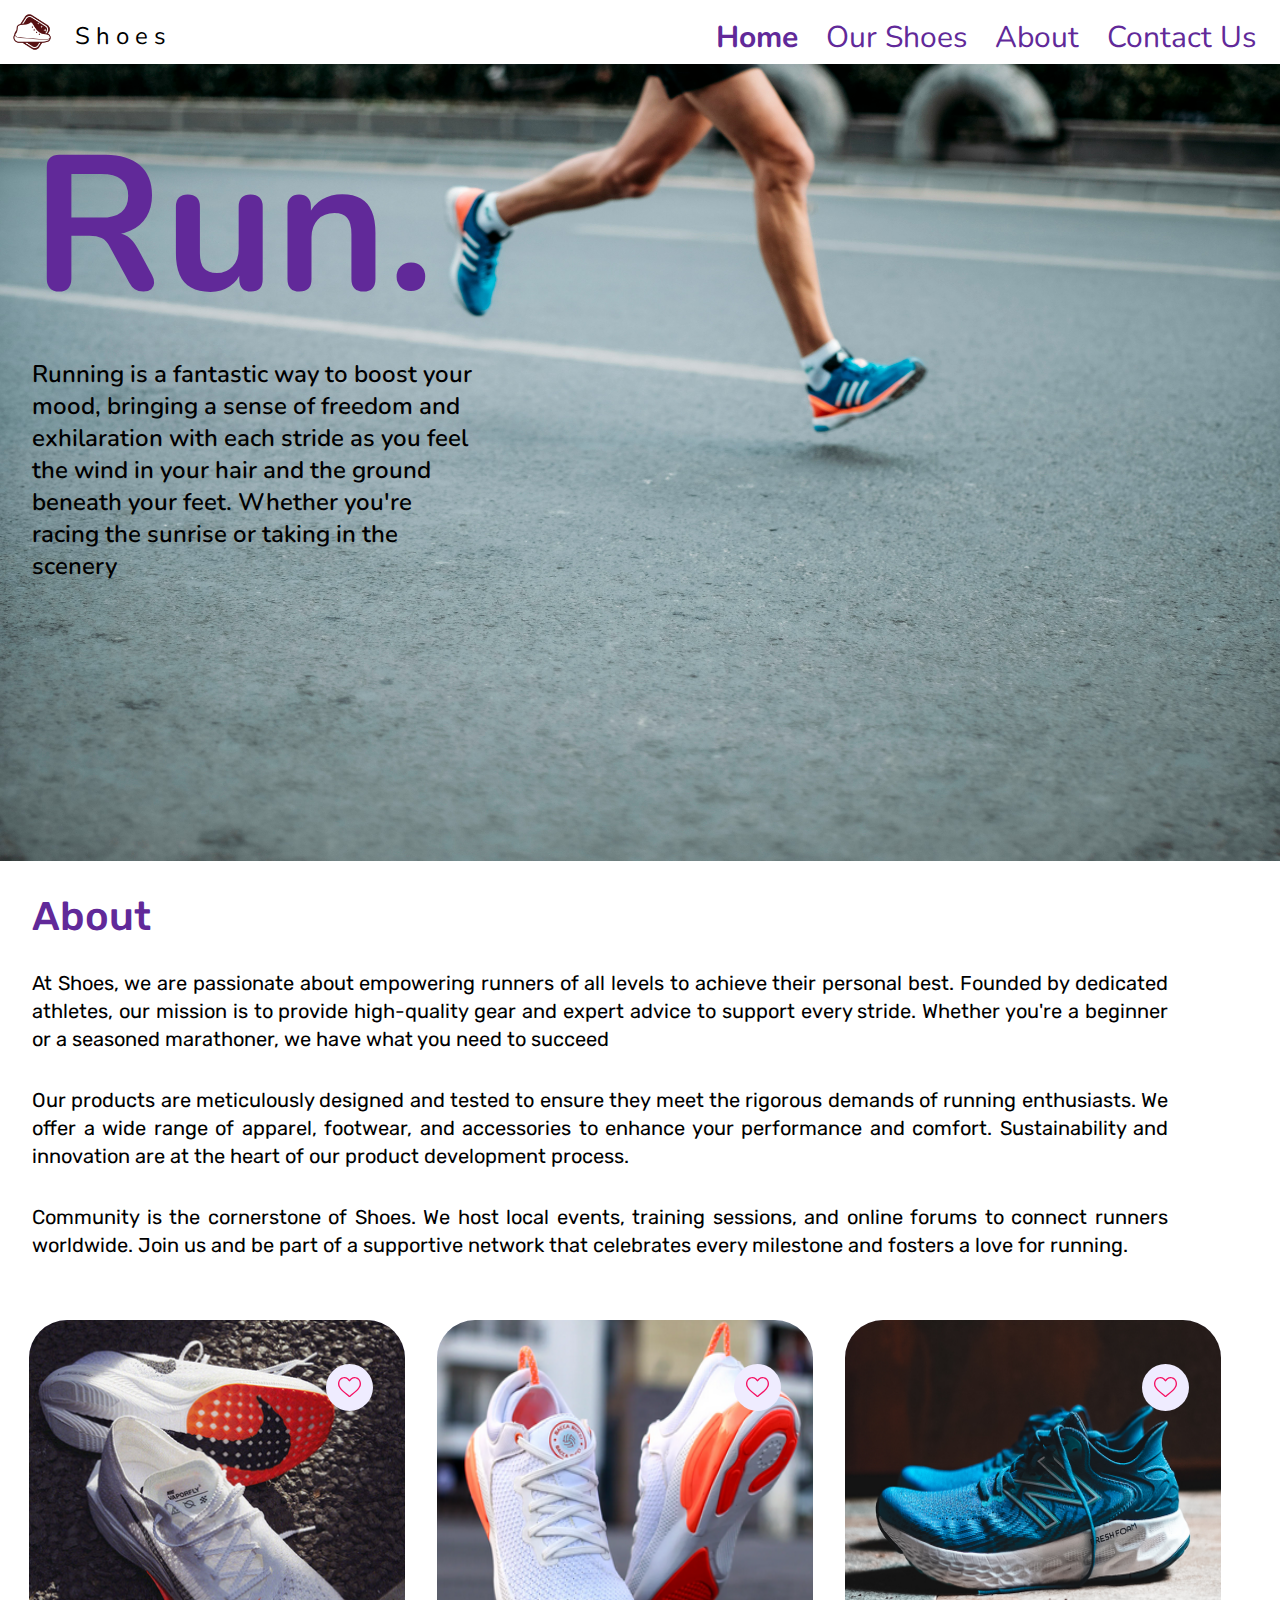
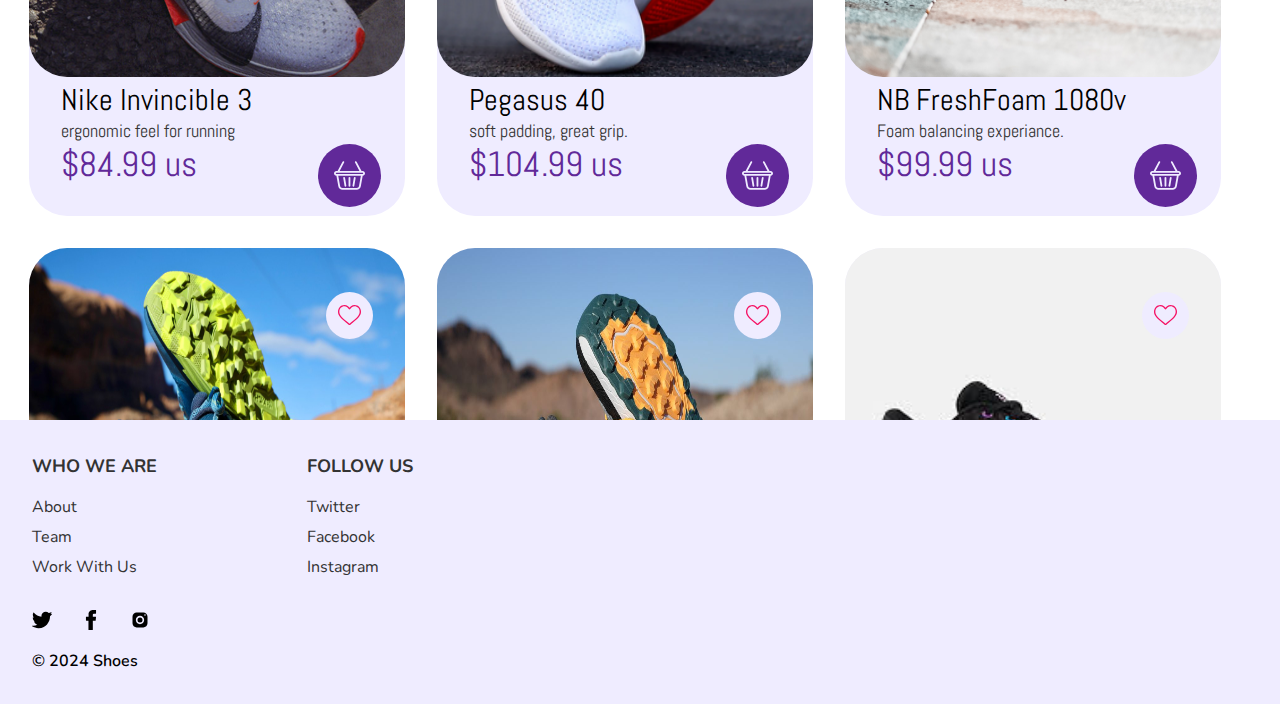
==== commit 1d302330: "Fonts: Added fonts to <head>, finshed project." ====
--- a/index.html
+++ b/index.html
@@ -1,22 +1,26 @@
 <!DOCTYPE html>
 <html lang="en">
   <head>
-    <meta charset="UTF-8" />
-    <meta name="viewport" content="width=device-width, initial-scale=1" />
-    <title></title>
-    <link href="css/style.css" rel="stylesheet" />
+    <meta charset="UTF-8">
+    <meta name="viewport" content="width=device-width, initial-scale=1">
+    <title>Shoes</title>
+    <link href="css/style.css" rel="stylesheet">
+
+    <link rel="preconnect" href="https://fonts.googleapis.com">
+    <link rel="preconnect" href="https://fonts.gstatic.com" crossorigin>
+    <link href="https://fonts.googleapis.com/css2?family=Abel&family=Nunito:ital,wght@0,200..1000;1,200..1000&family=Rubik:ital,wght@0,300..900;1,300..900&display=swap" rel="stylesheet">
+
   </head>
 
   <body>
     <header>
       <div class="nav-flex-container">
-        <!-- Logo -->
         <a id="logo">
           <span>Shoes</span>
         </a>
         <nav>
           <a href="#"><b>Home</b></a>
-          <a href="#">Our Shoes</a>
+          <a href="our-shoes.html">Our Shoes</a>
           <a href="#">About</a>
           <a href="#">Contact Us</a>
         </nav>
@@ -34,7 +38,7 @@
             the sunrise or taking in the scenery
           </p>
         </div>
-        <img src="images/running.jpg" alt="Running man" />
+        <img src="images/running.jpg" alt="Running man">
       </div>
 
       <section id="about-section">
@@ -67,121 +71,121 @@
       <section id="card-section">
         <div class="cards-container">
           <div class="card">
-            <img src="images/shoes-1.png" alt="Nike Shoe" />
+            <img src="images/shoes-1.png" alt="Nike Shoe">
             <h2>Nike Invincible 3</h2>
             <p>ergonomic feel for running</p>
             <h3>$84.99 us</h3>
 
             <div class="flex-container">
               <div class="shopping-cart">
-                <img src="images/Eclipse.svg" alt="shopping-cart" />
-                <img src="images/shopping-basket.svg" alt="shopping-cart" />
-              </div>
-            </div>
-
-            <div class="like-flex-container">
-              <div class="like-button">
-                <img src="images/heart-eclipse.svg" alt="like-button" />
-                <img src="images/heart.svg" alt="like-button" />
-              </div>
-            </div>
-          </div>
-
-          <div class="card">
-            <img src="images/shoes-2.png" alt="" />
+                <img src="images/Eclipse.svg" alt="shopping-cart">
+                <img src="images/shopping-basket.svg" alt="shopping-cart">
+              </div>
+            </div>
+
+            <div class="like-flex-container">
+              <div class="like-button">
+                <img src="images/heart-eclipse.svg" alt="like-button">
+                <img src="images/heart.svg" alt="like-button">
+              </div>
+            </div>
+          </div>
+
+          <div class="card">
+            <img src="images/shoes-2.png" alt="shoe">
             <h2>Pegasus 40</h2>
             <p>soft padding, great grip.</p>
             <h3>$104.99 us</h3>
 
             <div class="flex-container">
               <div class="shopping-cart">
-                <img src="images/Eclipse.svg" alt="shopping-cart" />
-                <img src="images/shopping-basket.svg" alt="shopping-cart" />
-              </div>
-            </div>
-
-            <div class="like-flex-container">
-              <div class="like-button">
-                <img src="images/heart-eclipse.svg" alt="like-button" />
-                <img src="images/heart.svg" alt="like-button" />
-              </div>
-            </div>
-          </div>
-
-          <div class="card">
-            <img src="images/shoes-3.jpg" alt="" />
+                <img src="images/Eclipse.svg" alt="shopping-cart">
+                <img src="images/shopping-basket.svg" alt="shopping-cart">
+              </div>
+            </div>
+
+            <div class="like-flex-container">
+              <div class="like-button">
+                <img src="images/heart-eclipse.svg" alt="like-button">
+                <img src="images/heart.svg" alt="like-button">
+              </div>
+            </div>
+          </div>
+
+          <div class="card">
+            <img src="images/shoes-3.jpg" alt="Shoe">
             <h2>NB FreshFoam 1080v</h2>
             <p>Foam balancing experiance.</p>
             <h3>$99.99 us</h3>
 
             <div class="flex-container">
               <div class="shopping-cart">
-                <img src="images/Eclipse.svg" alt="shopping-cart" />
-                <img src="images/shopping-basket.svg" alt="shopping-cart" />
-              </div>
-            </div>
-            <div class="like-flex-container">
-              <div class="like-button">
-                <img src="images/heart-eclipse.svg" alt="like-button" />
-                <img src="images/heart.svg" alt="like-button" />
-              </div>
-            </div>
-          </div>
-
-          <div class="card">
-            <img src="images/shoes-4.jpg" alt="" />
+                <img src="images/Eclipse.svg" alt="shopping-cart">
+                <img src="images/shopping-basket.svg" alt="shopping-cart">
+              </div>
+            </div>
+            <div class="like-flex-container">
+              <div class="like-button">
+                <img src="images/heart-eclipse.svg" alt="like-button">
+                <img src="images/heart.svg" alt="like-button">
+              </div>
+            </div>
+          </div>
+
+          <div class="card">
+            <img src="images/shoes-4.jpg" alt="Shoe">
             <h2>Hoka Stinson 7</h2>
             <p>the outdoor shoe for the wild.</p>
             <h3>$99.99 us</h3>
             <div class="flex-container">
               <div class="shopping-cart">
-                <img src="images/Eclipse.svg" alt="shopping-cart" />
-                <img src="images/shopping-basket.svg" alt="shopping-cart" />
-              </div>
-            </div>
-            <div class="like-flex-container">
-              <div class="like-button">
-                <img src="images/heart-eclipse.svg" alt="like-button" />
-                <img src="images/heart.svg" alt="like-button" />
-              </div>
-            </div>
-          </div>
-
-          <div class="card">
-            <img src="images/shoes-5.jpeg" alt="" />
+                <img src="images/Eclipse.svg" alt="shopping-cart">
+                <img src="images/shopping-basket.svg" alt="shopping-cart">
+              </div>
+            </div>
+            <div class="like-flex-container">
+              <div class="like-button">
+                <img src="images/heart-eclipse.svg" alt="like-button">
+                <img src="images/heart.svg" alt="like-button">
+              </div>
+            </div>
+          </div>
+
+          <div class="card">
+            <img src="images/shoes-5.jpeg" alt="Shoe">
             <h2>NB FreshFoam 1020v</h2>
             <p>out and about, with a cloudy feel.</p>
             <h3>$84.99 us</h3>
             <div class="flex-container">
               <div class="shopping-cart">
-                <img src="images/Eclipse.svg" alt="shopping-cart" />
-                <img src="images/shopping-basket.svg" alt="shopping-cart" />
-              </div>
-            </div>
-
-            <div class="like-flex-container">
-              <div class="like-button">
-                <img src="images/heart-eclipse.svg" alt="like-button" />
-                <img src="images/heart.svg" alt="like-button" />
-              </div>
-            </div>
-          </div>
-
-          <div class="card">
-            <img src="images/shoes-6.jpeg" alt="" />
+                <img src="images/Eclipse.svg" alt="shopping-cart">
+                <img src="images/shopping-basket.svg" alt="shopping-cart">
+              </div>
+            </div>
+
+            <div class="like-flex-container">
+              <div class="like-button">
+                <img src="images/heart-eclipse.svg" alt="like-button">
+                <img src="images/heart.svg" alt="like-button">
+              </div>
+            </div>
+          </div>
+
+          <div class="card">
+            <img src="images/shoes-6.jpeg" alt="Shoe">
             <h2>NB Tennis 2080v</h2>
             <p>slice the ball with ease.</p>
             <h3>$89.99 us</h3>
             <div class="flex-container">
               <div class="shopping-cart">
-                <img src="images/Eclipse.svg" alt="shopping-cart" />
-                <img src="images/shopping-basket.svg" alt="shopping-cart" />
-              </div>
-            </div>
-            <div class="like-flex-container">
-              <div class="like-button">
-                <img src="images/heart-eclipse.svg" alt="like-button" />
-                <img src="images/heart.svg" alt="like-button" />
+                <img src="images/Eclipse.svg" alt="shopping-cart">
+                <img src="images/shopping-basket.svg" alt="shopping-cart">
+              </div>
+            </div>
+            <div class="like-flex-container">
+              <div class="like-button">
+                <img src="images/heart-eclipse.svg" alt="like-button">
+                <img src="images/heart.svg" alt="like-button">
               </div>
             </div>
           </div>
@@ -209,15 +213,9 @@
         </section>
       </div>
       <div id="icons">
-        <a href="https://twitter.com"
-          ><img src="images/twitter.svg" id="twitter" alt="twitter logo"
-        /></a>
-        <a href="https://facebook.com"
-          ><img src="images/facebook.svg" id="twitter" alt="facebook logo"
-        /></a>
-        <a href="https://instagram.com"
-          ><img src="images/instagram.svg" id="twitter" alt="instagram logo"
-        /></a>
+        <a href="https://twitter.com"><img src="images/twitter.svg" alt="twitter logo"></a>
+        <a href="https://facebook.com"><img src="images/facebook.svg" alt="facebook logo"></a>
+        <a href="https://instagram.com"><img src="images/instagram.svg" alt="instagram logo"></a>
       </div>
       <h6>© 2024 Shoes</h6>
     </footer>
--- a/css/style.css
+++ b/css/style.css
@@ -1,64 +1,71 @@
-*{
+* {
   margin: 0;
   padding: 0;
 }
-header, nav, main, aside, section, article, footer, div{
+header,
+nav,
+main,
+aside,
+section,
+article,
+footer,
+div {
   display: block;
 }
 
-nav{
+nav {
   margin-top: 26px;
 }
 
-nav a{
-  margin-right:24px;
-  font-family: Nunito;
-  font-weight: 400;
-  font-style: normal;
-  font-size:30px;
+nav a {
+  margin-right: 24px;
+  font-family: Nunito;
+  font-weight: 400;
+  font-style: normal;
+  font-size: 30px;
   line-height: 24px;
   margin-right: 24px;
   color: #612999;
 }
-nav a:hover{
+nav a:hover {
   color: blueviolet;
 }
-.nav-flex-container{
-  display:flex;
-  justify-content:space-between;
-}
-
-#logo{
+.nav-flex-container {
+  display: flex;
+  justify-content: space-between;
+}
+
+#logo {
   background-image: url("../images/logo.jpg");
   background-repeat: no-repeat;
-  background-size:contain;
-  display:block;
+  background-size: contain;
+  display: block;
   height: 64px;
-  width:64px;
-}
-.cards-container{
+  width: 64px;
+}
+.cards-container {
   display: flex;
   flex-wrap: wrap;
   align-content: flex-start;
-  gap:32px;
+  gap: 32px;
   padding-left: 29px;
 }
 
-.cards-container > .card{
+.cards-container > .card {
   display: inline-block;
   width: 376px;
   height: 496px;
-  background-color: #EFECFF;
+  background-color: #efecff;
   border-radius: 38px;
 }
 
-.cards-container > .card img{
+.cards-container > .card img {
   height: 357px;
   width: 100%;
-  border-radius:38px;
-}
-
-.cards-container > .card h2{
+  border-radius: 38px;
+}
+
+.cards-container > .card h2 {
   color: #000;
   padding-left: 32px;
   text-align: justify;
@@ -68,7 +75,7 @@
   font-weight: 400;
   line-height: normal;
 }
-.cards-container > .card h3{
+.cards-container > .card h3 {
   color: #612999;
   text-align: justify;
   font-family: Abel;
@@ -80,7 +87,7 @@
   margin-bottom: 36px;
 }
 
-.cards-container > .card p{
+.cards-container > .card p {
   color: #333;
   padding-left: 32px;
   font-family: Abel;
@@ -90,7 +97,7 @@
   line-height: normal;
 }
 
-#card-section{
+#card-section {
   overflow: scroll;
   height: 700px;
 }
@@ -101,73 +108,70 @@
   position: absolute;
 }
 
-.cards-container > .card .flex-container{
-    display: flex;
-    align-items: center;
-    justify-content: center;
-    width: 300px;
-    height: 200px;
-    position: relative;
-}
-.cards-container > .card .flex-container .shopping-cart{
-    position: relative;
-    width: 63px;
-    height: 63px;
-
-}
-
-.cards-container > .card .flex-container .shopping-cart img{
-    position: absolute;
-    bottom: 0px;
-    left: 170px;
-    object-fit:scale-down;
+.cards-container > .card .flex-container {
+  display: flex;
+  align-items: center;
+  justify-content: center;
+  width: 300px;
+  height: 200px;
+  position: relative;
+}
+.cards-container > .card .flex-container .shopping-cart {
+  position: relative;
+  width: 63px;
+  height: 63px;
+}
+
+.cards-container > .card .flex-container .shopping-cart img {
+  position: absolute;
+  bottom: 0px;
+  left: 170px;
+  object-fit: scale-down;
 }
 
 .cards-container > .card .like-flex-container {
-    display: flex;
-    align-items: center;
-    justify-content: center;
-    width: 300px;
-    height: 200px;
-    position: relative;
-
-}
-
-.cards-container > .card .like-flex-container .like-button{
-  width:47px;
+  display: flex;
+  align-items: center;
+  justify-content: center;
+  width: 300px;
+  height: 200px;
+  position: relative;
+}
+
+.cards-container > .card .like-flex-container .like-button {
+  width: 47px;
   height: 47px;
-  position:relative;
-}
-
-.cards-container > .card .like-flex-container .like-button img{
-    position: absolute;
-    bottom: 580px;
-    left: 170px;
-    object-fit:scale-down;
-
-}
-
-a{
-  text-decoration:none;
-}
-
-#logo span{
+  position: relative;
+}
+
+.cards-container > .card .like-flex-container .like-button img {
+  position: absolute;
+  bottom: 580px;
+  left: 170px;
+  object-fit: scale-down;
+}
+
+a {
+  text-decoration: none;
+}
+
+#logo span {
   font-family: Nunito;
   font-size: 24px;
-  padding-left:75px;
-  letter-spacing:6px;
-  line-height:normal;
+  padding-left: 75px;
+  letter-spacing: 6px;
+  line-height: normal;
   display: grid;
   padding-top: 20px;
 }
 
-footer{
-  background-color: #EFECFF;
+footer {
+  background-color: #efecff;
   padding-top: 32px;
   padding-bottom: 32px;
 }
 
-footer h6{
+footer h6 {
   padding-left: 32px;
   font-family: Nunito;
   font-size: 16px;
@@ -180,13 +184,13 @@
   display: inline-block;
   position: relative;
   width: 100%;
-  overflow: hidden;}
-
-#image-container img{
+  overflow: hidden;
+}
+
+#image-container img {
   display: block;
   width: 100%;
   height: 797px;
-  
 }
 
 .overlay-text {
@@ -203,7 +207,7 @@
   line-height: normal;
 }
 
-.overlay-text p{
+.overlay-text p {
   color: #000;
   width: 448px;
   font-family: Nunito;
@@ -213,7 +217,7 @@
   line-height: normal;
 }
 
-#about-section h2{
+#about-section h2 {
   padding-top: 32px;
   padding-left: 32px;
   color: #612999;
@@ -221,17 +225,15 @@
   font-size: 40px;
   font-style: normal;
   font-weight: 500;
-  line-height: 40px; 
+  line-height: 40px;
   overflow: hidden;
-
-}
-
-#about-section #first-paragraph{
+}
+
+#about-section #first-paragraph {
   margin-top: 32px;
-  
-}
-
-#about-section p{
+}
+
+#about-section p {
   margin-left: 32px;
   margin-bottom: 32px;
   width: 1136px;
@@ -242,28 +244,28 @@
   font-size: 20px;
   font-style: normal;
   font-weight: 400;
-  line-height: 140.625%; /* 28.125px */
-}
-
-#footer-flex-container{
-  display: flex;
-  padding-left: 32px;
-}
-
- #icons{
+  line-height: 140.625%;
+}
+
+#footer-flex-container {
+  display: flex;
+  padding-left: 32px;
+}
+
+#icons {
   margin-top: 24px;
   margin-bottom: 16px;
 }
 
-#footer-flex-container ul{
+#footer-flex-container ul {
   list-style-type: none;
   margin-top: 16px;
 }
-#footer-flex-container #footer-column2{
+#footer-flex-container #footer-column2 {
   margin-left: 150px;
 }
 
-#footer-flex-container ul li{
+#footer-flex-container ul li {
   margin-bottom: 8px;
   font-family: Nunito;
   font-size: 16px;
@@ -272,11 +274,9 @@
   line-height: normal;
 }
 
-
-#footer-flex-container ul li a{
+#footer-flex-container ul li a {
   color: #333;
 }
-
 
 #footer-flex-container h5 {
   color: #333;
@@ -287,14 +287,71 @@
   line-height: 28px;
 }
 
-#icons{
-  padding-left: 32px;
-}
-
-#icons img{
+#icons {
+  padding-left: 32px;
+}
+
+#icons img {
   width: 20px;
-  height:20px;
+  height: 20px;
   margin-right: 25px;
 }
 
-
+#Shoes-section img {
+  height: 300px;
+  margin-right: 32px;
+  border: 4px solid #e6dbfe;
+}
+
+#Shoes-section {
+  margin-left: 32px;
+}
+
+#shoe-list-section ul li .Shoes-Element {
+  position: relative;
+  width: 82px;
+  height: 82px;
+  position: relative;
+  bottom: 0px;
+  margin-left: 32px;
+}
+
+#shoe-list-section ul li .Shoes-Element img {
+  position: absolute;
+  width: 100%;
+  height: 100%;
+  object-fit: scale-down;
+}
+
+#shoe-list-section h2 {
+  color: #612999;
+  font-family: Rubik;
+  font-size: 40px;
+  font-style: normal;
+  font-weight: 500;
+  line-height: 40px; 
+  margin-top: 32px;
+  margin-left: 32px;
+  margin-bottom: 32px;
+}
+
+#shoe-list-section ul li h3 {
+  color: #000;
+  font-family: Rubik;
+  font-size: 24px;
+  font-style: normal;
+  font-weight: 400;
+  line-height: 14px; 
+  margin: 16px;
+}
+
+#shoe-list-section ul .shoe-item {
+  display: flex;
+  align-items: center;
+  margin-bottom: 16px;
+}
+
+#video-section {
+  margin-left: 32px;
+  margin-bottom: 32px;
+}
